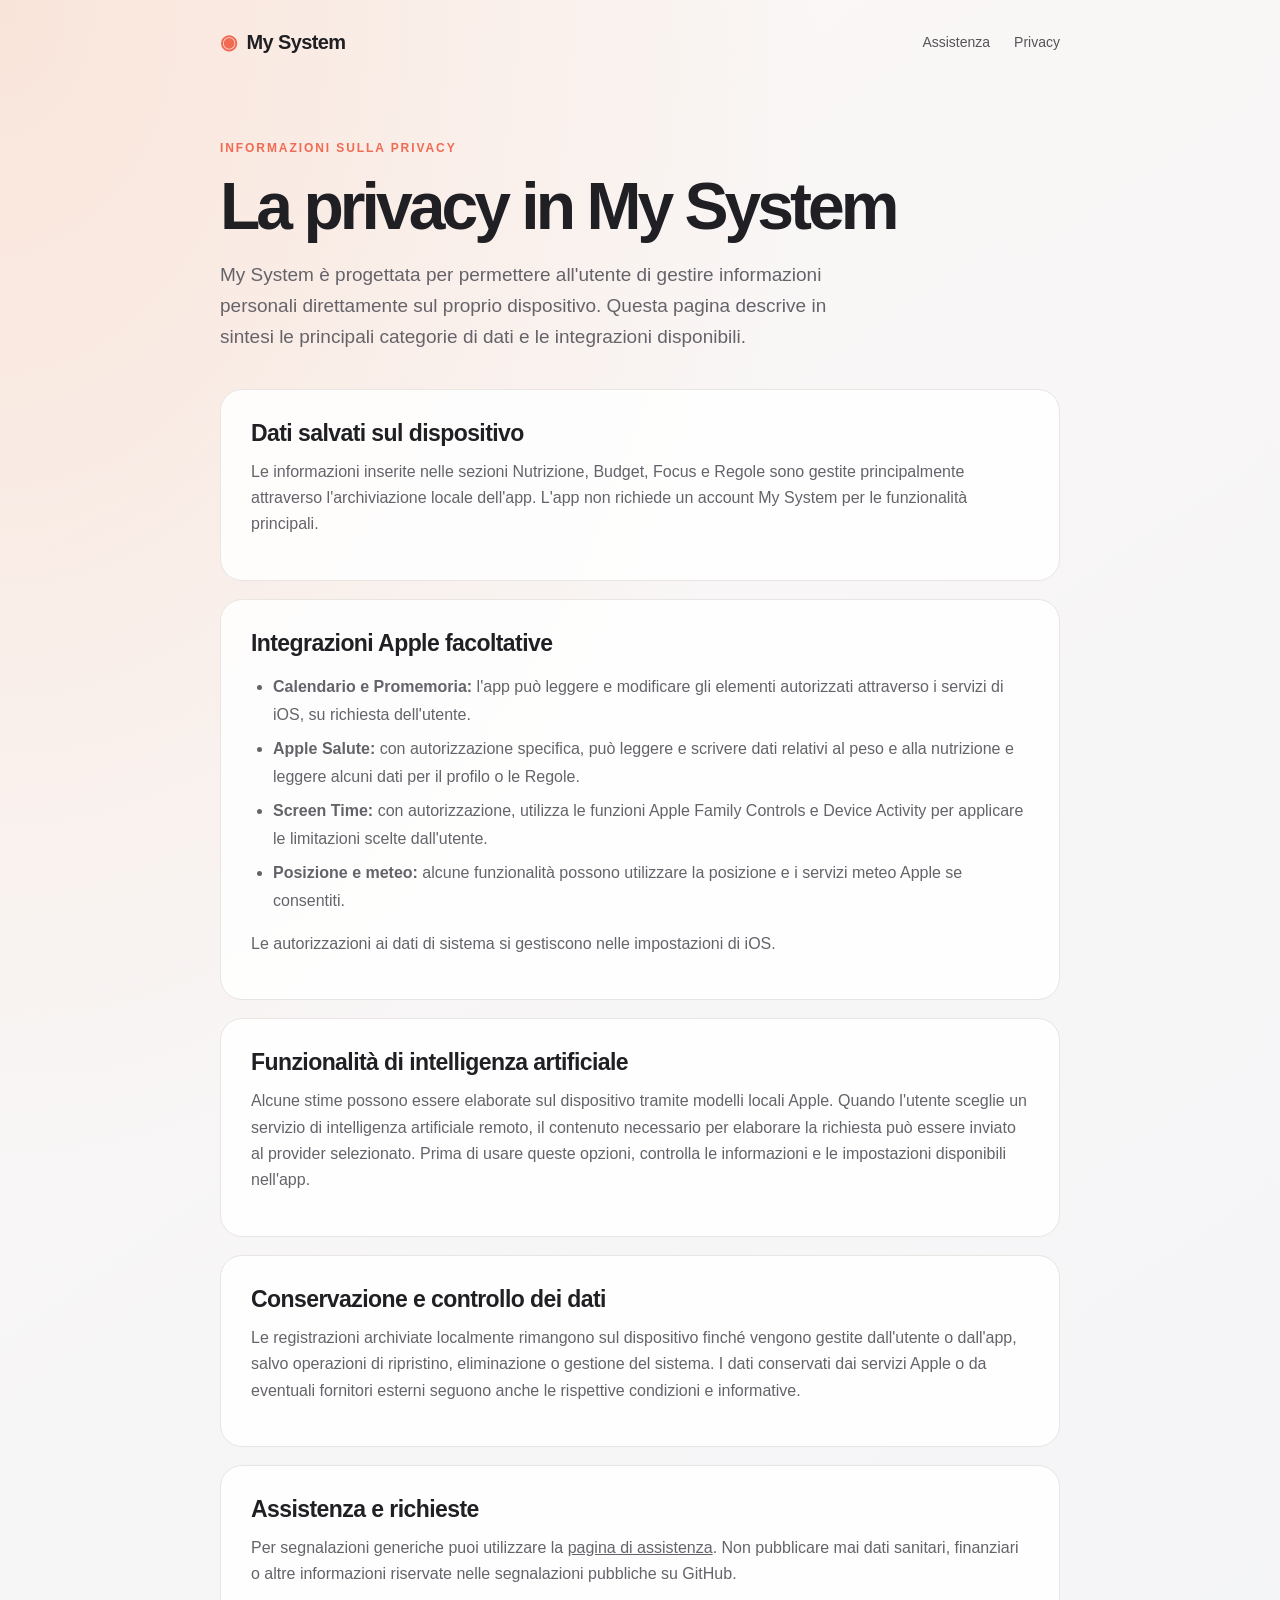
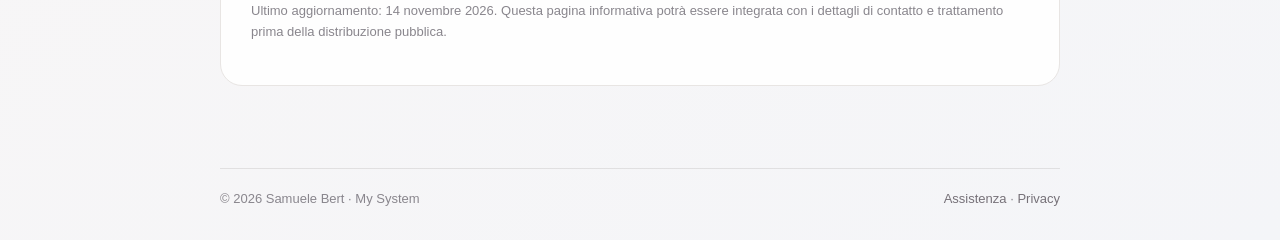
==== privacy.html @ 4bb07566 "Add My System public support and privacy website: privacy.html" ====
<!doctype html><html lang="it"><head><meta charset="utf-8"><meta name="viewport" content="width=device-width,initial-scale=1"><meta name="description" content="Informativa sul trattamento dei dati nell'app My System."><title>Privacy · My System</title><link rel="stylesheet" href="style.css"></head><body><nav><a class="brand" href="./">My System</a><div class="links"><a href="./">Assistenza</a><a href="privacy.html" aria-current="page">Privacy</a></div></nav><main><span class="eyebrow">Informazioni sulla privacy</span><h1>La privacy in My System</h1><p class="lead">My System è progettata per permettere all'utente di gestire informazioni personali direttamente sul proprio dispositivo. Questa pagina descrive in sintesi le principali categorie di dati e le integrazioni disponibili.</p><section class="section"><h2>Dati salvati sul dispositivo</h2><p>Le informazioni inserite nelle sezioni Nutrizione, Budget, Focus e Regole sono gestite principalmente attraverso l'archiviazione locale dell'app. L'app non richiede un account My System per le funzionalità principali.</p></section><section class="section"><h2>Integrazioni Apple facoltative</h2><ul><li><strong>Calendario e Promemoria:</strong> l'app può leggere e modificare gli elementi autorizzati attraverso i servizi di iOS, su richiesta dell'utente.</li><li><strong>Apple Salute:</strong> con autorizzazione specifica, può leggere e scrivere dati relativi al peso e alla nutrizione e leggere alcuni dati per il profilo o le Regole.</li><li><strong>Screen Time:</strong> con autorizzazione, utilizza le funzioni Apple Family Controls e Device Activity per applicare le limitazioni scelte dall'utente.</li><li><strong>Posizione e meteo:</strong> alcune funzionalità possono utilizzare la posizione e i servizi meteo Apple se consentiti.</li></ul><p>Le autorizzazioni ai dati di sistema si gestiscono nelle impostazioni di iOS.</p></section><section class="section"><h2>Funzionalità di intelligenza artificiale</h2><p>Alcune stime possono essere elaborate sul dispositivo tramite modelli locali Apple. Quando l'utente sceglie un servizio di intelligenza artificiale remoto, il contenuto necessario per elaborare la richiesta può essere inviato al provider selezionato. Prima di usare queste opzioni, controlla le informazioni e le impostazioni disponibili nell'app.</p></section><section class="section"><h2>Conservazione e controllo dei dati</h2><p>Le registrazioni archiviate localmente rimangono sul dispositivo finché vengono gestite dall'utente o dall'app, salvo operazioni di ripristino, eliminazione o gestione del sistema. I dati conservati dai servizi Apple o da eventuali fornitori esterni seguono anche le rispettive condizioni e informative.</p></section><section class="section"><h2>Assistenza e richieste</h2><p>Per segnalazioni generiche puoi utilizzare la <a href="./">pagina di assistenza</a>. Non pubblicare mai dati sanitari, finanziari o altre informazioni riservate nelle segnalazioni pubbliche su GitHub.</p><p class="subtle">Ultimo aggiornamento: 14 novembre 2026. Questa pagina informativa potrà essere integrata con i dettagli di contatto e trattamento prima della distribuzione pubblica.</p></section></main><footer><span>© 2026 Samuele Bert · My System</span><span><a href="./">Assistenza</a> · <a href="privacy.html">Privacy</a></span></footer></body></html>
---- style.css ----
:root{color-scheme:light dark;--ink:#202024;--muted:#74747b;--line:#e8e5e3;--coral:#f16a53;--bg:#faf8f7;--card:#fff}*{box-sizing:border-box}html{font-family:-apple-system,BlinkMacSystemFont,"SF Pro Display","Helvetica Neue",sans-serif;scroll-behavior:smooth}body{margin:0;color:var(--ink);background:radial-gradient(ellipse at top left,#f9e4d9 0,transparent 45%),linear-gradient(145deg,#fbf7f5,#f4f5f8);min-height:100vh}a{color:inherit}nav,main,footer{width:min(840px,calc(100% - 40px));margin:auto}nav{display:flex;align-items:center;justify-content:space-between;padding:30px 0 12px;gap:20px}.brand{font-size:20px;font-weight:750;letter-spacing:-.6px;text-decoration:none}.brand::before{content:"◉";color:var(--coral);margin-right:10px}nav .links{display:flex;gap:24px}nav .links a{text-decoration:none;font-size:14px;color:#56545a}nav .links a:hover{color:var(--coral)}main{padding:72px 0 64px}.eyebrow{color:var(--coral);font-size:12px;letter-spacing:.16em;font-weight:750;text-transform:uppercase}h1{font-size:clamp(42px,7vw,66px);letter-spacing:-.06em;line-height:1.04;margin:16px 0 18px}h2{font-size:23px;letter-spacing:-.025em;margin:0 0 12px}p{line-height:1.65;color:#65636a;margin:0 0 12px}.lead{font-size:19px;max-width:620px;margin:0 0 36px}.cards{display:grid;grid-template-columns:repeat(2,minmax(0,1fr));gap:16px;margin:35px 0}.card{background:rgba(255,255,255,.88);border:1px solid rgba(220,216,214,.9);box-shadow:0 6px 25px rgba(41,30,25,.035);border-radius:22px;padding:28px}.card p:last-child{margin-bottom:0}.card a{color:var(--coral);font-weight:650;text-decoration:none}.subtle{color:#89868d;font-size:13px}.button{display:inline-block;background:var(--coral);color:#fff!important;text-decoration:none;font-size:14px;padding:13px 20px;border-radius:999px;font-weight:700}.section{background:rgba(255,255,255,.88);border:1px solid var(--line);border-radius:22px;padding:30px;margin:18px 0}.section h2{margin-bottom:12px}.section ul{color:#65636a;line-height:1.75;padding-left:22px}.section li{margin:6px 0}footer{border-top:1px solid rgba(160,155,155,.25);padding:22px 0 34px;color:#89868d;font-size:13px;display:flex;justify-content:space-between;gap:16px;flex-wrap:wrap}footer a{text-decoration:none;color:#767178}@media(max-width:620px){nav{padding-top:22px}.cards{grid-template-columns:1fr}main{padding:45px 0}.card,.section{padding:23px}nav .links{gap:14px}}@media(prefers-color-scheme:dark){:root{--ink:#f5f3f3;--muted:#bdb8b8;--line:#464145;--bg:#222126;--card:#2e292c}body{background:radial-gradient(ellipse at top left,#452f2c 0,transparent 48%),linear-gradient(145deg,#212024,#28262d)}nav .links a,.subtle,footer,footer a{color:#b9b4b7}p,.section ul{color:#c9c4c6}.card,.section{background:#302d32;border-color:#494349}.brand{color:#fafafa}}
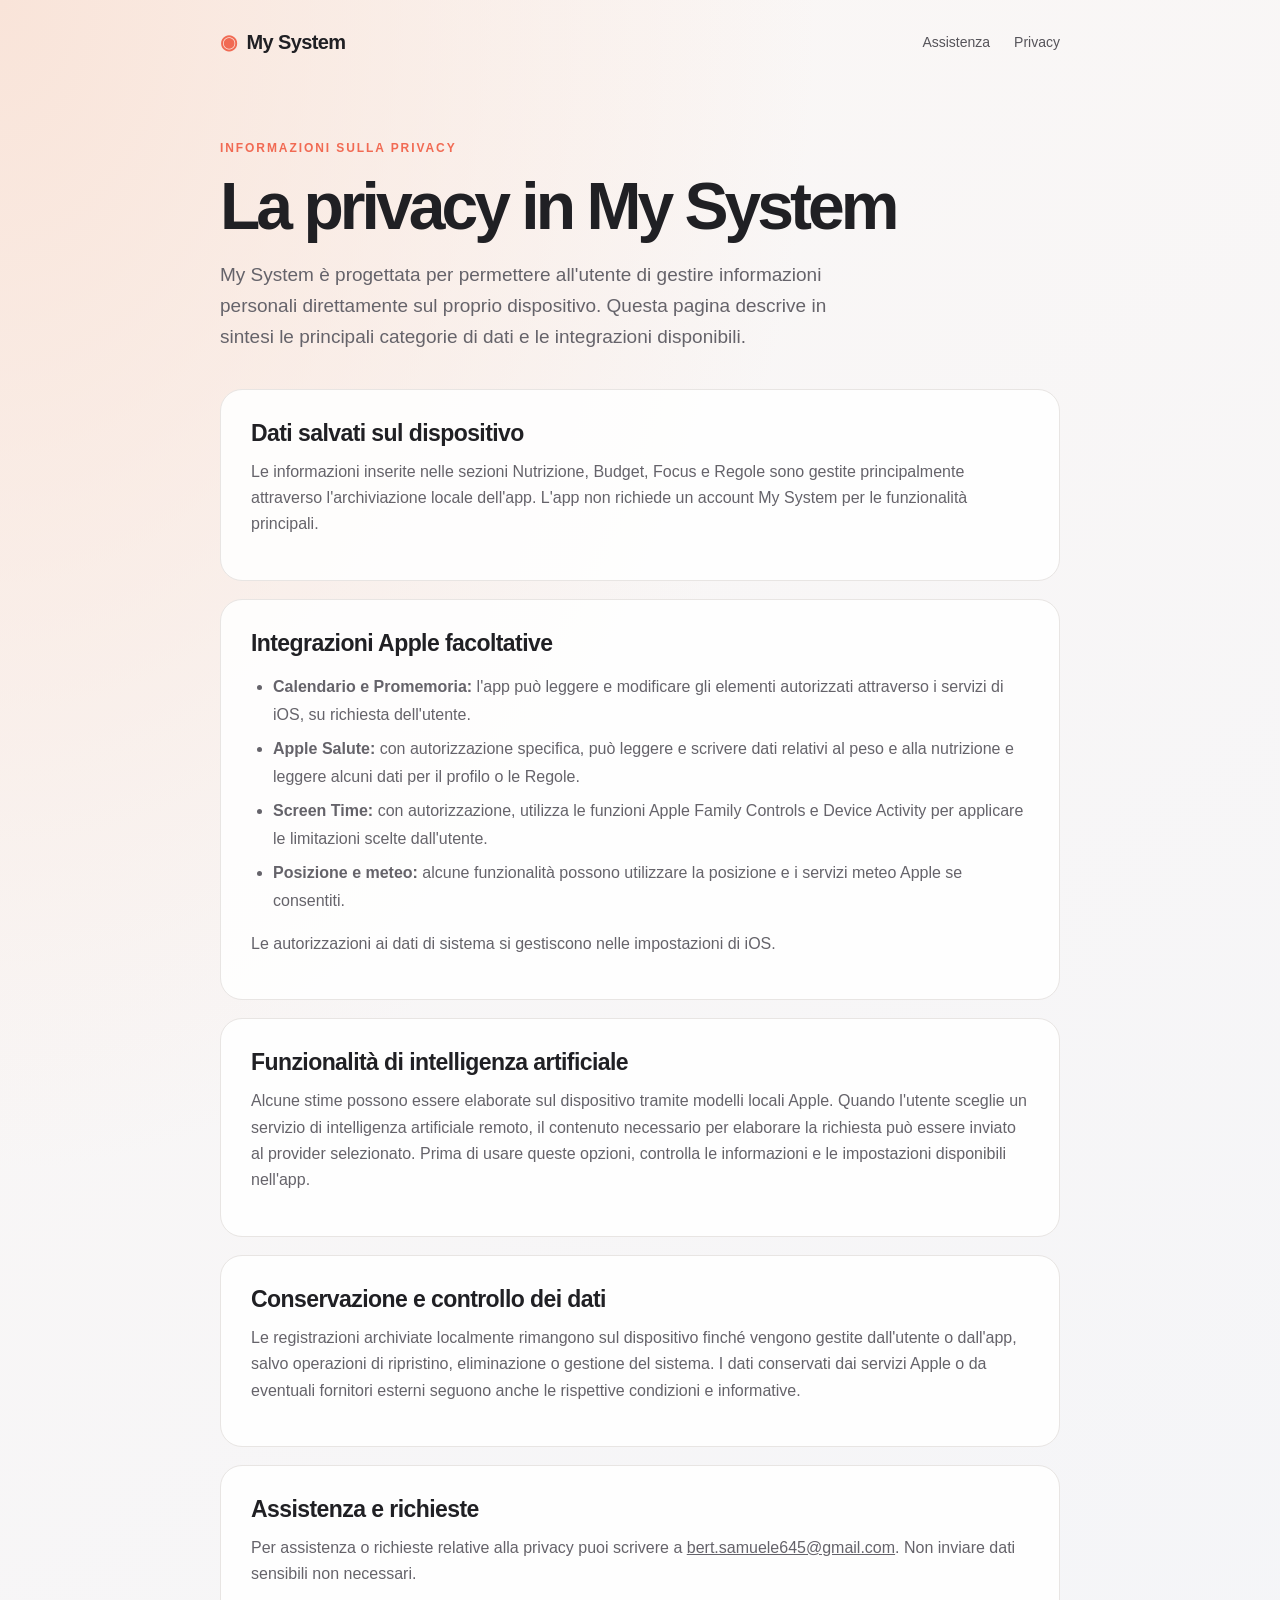
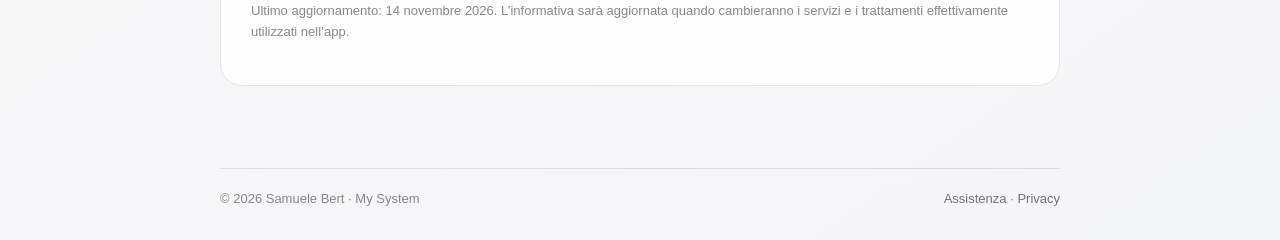
==== commit 690cb8dd: "Add My System support contact to privacy.html" ====
--- a/privacy.html
+++ b/privacy.html
@@ -1 +1 @@
-<!doctype html><html lang="it"><head><meta charset="utf-8"><meta name="viewport" content="width=device-width,initial-scale=1"><meta name="description" content="Informativa sul trattamento dei dati nell'app My System."><title>Privacy · My System</title><link rel="stylesheet" href="style.css"></head><body><nav><a class="brand" href="./">My System</a><div class="links"><a href="./">Assistenza</a><a href="privacy.html" aria-current="page">Privacy</a></div></nav><main><span class="eyebrow">Informazioni sulla privacy</span><h1>La privacy in My System</h1><p class="lead">My System è progettata per permettere all'utente di gestire informazioni personali direttamente sul proprio dispositivo. Questa pagina descrive in sintesi le principali categorie di dati e le integrazioni disponibili.</p><section class="section"><h2>Dati salvati sul dispositivo</h2><p>Le informazioni inserite nelle sezioni Nutrizione, Budget, Focus e Regole sono gestite principalmente attraverso l'archiviazione locale dell'app. L'app non richiede un account My System per le funzionalità principali.</p></section><section class="section"><h2>Integrazioni Apple facoltative</h2><ul><li><strong>Calendario e Promemoria:</strong> l'app può leggere e modificare gli elementi autorizzati attraverso i servizi di iOS, su richiesta dell'utente.</li><li><strong>Apple Salute:</strong> con autorizzazione specifica, può leggere e scrivere dati relativi al peso e alla nutrizione e leggere alcuni dati per il profilo o le Regole.</li><li><strong>Screen Time:</strong> con autorizzazione, utilizza le funzioni Apple Family Controls e Device Activity per applicare le limitazioni scelte dall'utente.</li><li><strong>Posizione e meteo:</strong> alcune funzionalità possono utilizzare la posizione e i servizi meteo Apple se consentiti.</li></ul><p>Le autorizzazioni ai dati di sistema si gestiscono nelle impostazioni di iOS.</p></section><section class="section"><h2>Funzionalità di intelligenza artificiale</h2><p>Alcune stime possono essere elaborate sul dispositivo tramite modelli locali Apple. Quando l'utente sceglie un servizio di intelligenza artificiale remoto, il contenuto necessario per elaborare la richiesta può essere inviato al provider selezionato. Prima di usare queste opzioni, controlla le informazioni e le impostazioni disponibili nell'app.</p></section><section class="section"><h2>Conservazione e controllo dei dati</h2><p>Le registrazioni archiviate localmente rimangono sul dispositivo finché vengono gestite dall'utente o dall'app, salvo operazioni di ripristino, eliminazione o gestione del sistema. I dati conservati dai servizi Apple o da eventuali fornitori esterni seguono anche le rispettive condizioni e informative.</p></section><section class="section"><h2>Assistenza e richieste</h2><p>Per segnalazioni generiche puoi utilizzare la <a href="./">pagina di assistenza</a>. Non pubblicare mai dati sanitari, finanziari o altre informazioni riservate nelle segnalazioni pubbliche su GitHub.</p><p class="subtle">Ultimo aggiornamento: 14 novembre 2026. Questa pagina informativa potrà essere integrata con i dettagli di contatto e trattamento prima della distribuzione pubblica.</p></section></main><footer><span>© 2026 Samuele Bert · My System</span><span><a href="./">Assistenza</a> · <a href="privacy.html">Privacy</a></span></footer></body></html>+<!doctype html><html lang="it"><head><meta charset="utf-8"><meta name="viewport" content="width=device-width,initial-scale=1"><meta name="description" content="Informativa sul trattamento dei dati nell'app My System."><title>Privacy · My System</title><link rel="stylesheet" href="style.css"></head><body><nav><a class="brand" href="./">My System</a><div class="links"><a href="./">Assistenza</a><a href="privacy.html" aria-current="page">Privacy</a></div></nav><main><span class="eyebrow">Informazioni sulla privacy</span><h1>La privacy in My System</h1><p class="lead">My System è progettata per permettere all'utente di gestire informazioni personali direttamente sul proprio dispositivo. Questa pagina descrive in sintesi le principali categorie di dati e le integrazioni disponibili.</p><section class="section"><h2>Dati salvati sul dispositivo</h2><p>Le informazioni inserite nelle sezioni Nutrizione, Budget, Focus e Regole sono gestite principalmente attraverso l'archiviazione locale dell'app. L'app non richiede un account My System per le funzionalità principali.</p></section><section class="section"><h2>Integrazioni Apple facoltative</h2><ul><li><strong>Calendario e Promemoria:</strong> l'app può leggere e modificare gli elementi autorizzati attraverso i servizi di iOS, su richiesta dell'utente.</li><li><strong>Apple Salute:</strong> con autorizzazione specifica, può leggere e scrivere dati relativi al peso e alla nutrizione e leggere alcuni dati per il profilo o le Regole.</li><li><strong>Screen Time:</strong> con autorizzazione, utilizza le funzioni Apple Family Controls e Device Activity per applicare le limitazioni scelte dall'utente.</li><li><strong>Posizione e meteo:</strong> alcune funzionalità possono utilizzare la posizione e i servizi meteo Apple se consentiti.</li></ul><p>Le autorizzazioni ai dati di sistema si gestiscono nelle impostazioni di iOS.</p></section><section class="section"><h2>Funzionalità di intelligenza artificiale</h2><p>Alcune stime possono essere elaborate sul dispositivo tramite modelli locali Apple. Quando l'utente sceglie un servizio di intelligenza artificiale remoto, il contenuto necessario per elaborare la richiesta può essere inviato al provider selezionato. Prima di usare queste opzioni, controlla le informazioni e le impostazioni disponibili nell'app.</p></section><section class="section"><h2>Conservazione e controllo dei dati</h2><p>Le registrazioni archiviate localmente rimangono sul dispositivo finché vengono gestite dall'utente o dall'app, salvo operazioni di ripristino, eliminazione o gestione del sistema. I dati conservati dai servizi Apple o da eventuali fornitori esterni seguono anche le rispettive condizioni e informative.</p></section><section class="section"><h2>Assistenza e richieste</h2><p>Per assistenza o richieste relative alla privacy puoi scrivere a <a href="mailto:bert.samuele645@gmail.com">bert.samuele645@gmail.com</a>. Non inviare dati sensibili non necessari.</p><p class="subtle">Ultimo aggiornamento: 14 novembre 2026. L’informativa sarà aggiornata quando cambieranno i servizi e i trattamenti effettivamente utilizzati nell’app.</p></section></main><footer><span>© 2026 Samuele Bert · My System</span><span><a href="./">Assistenza</a> · <a href="privacy.html">Privacy</a></span></footer></body></html>
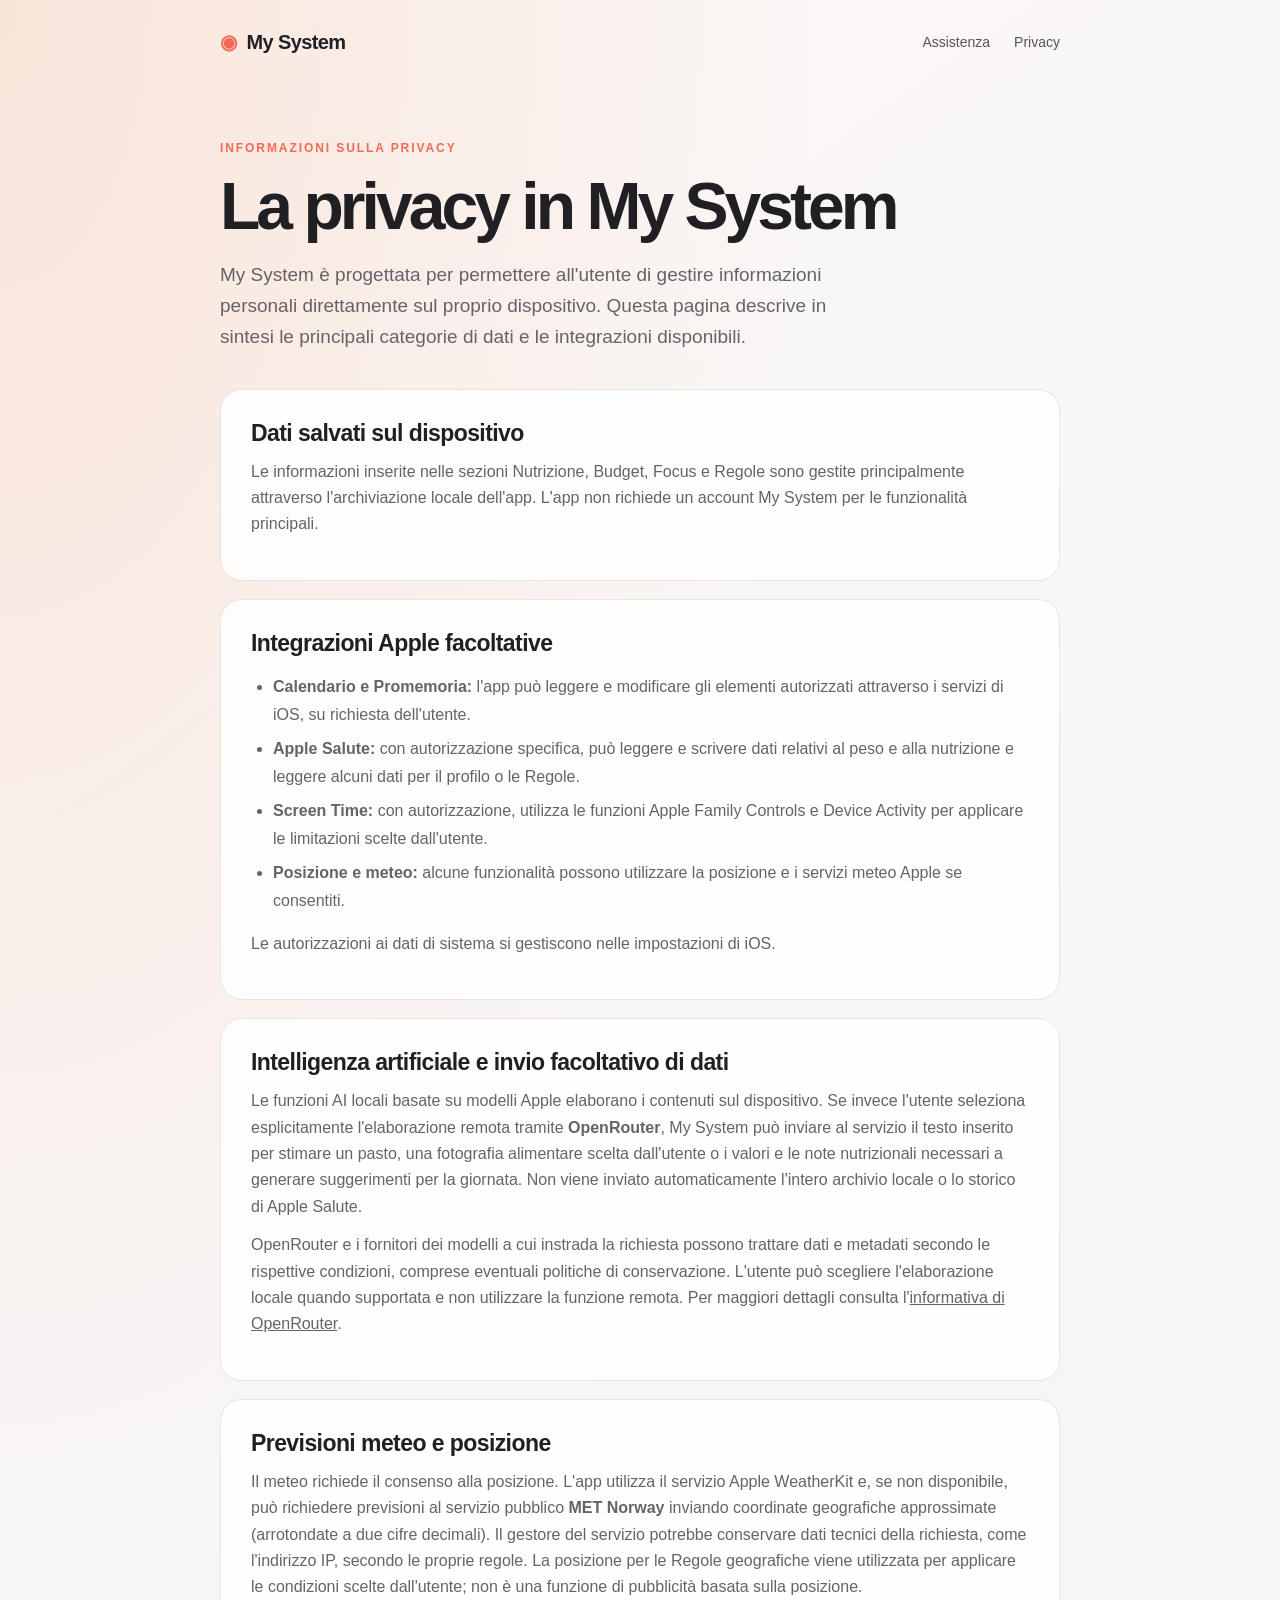
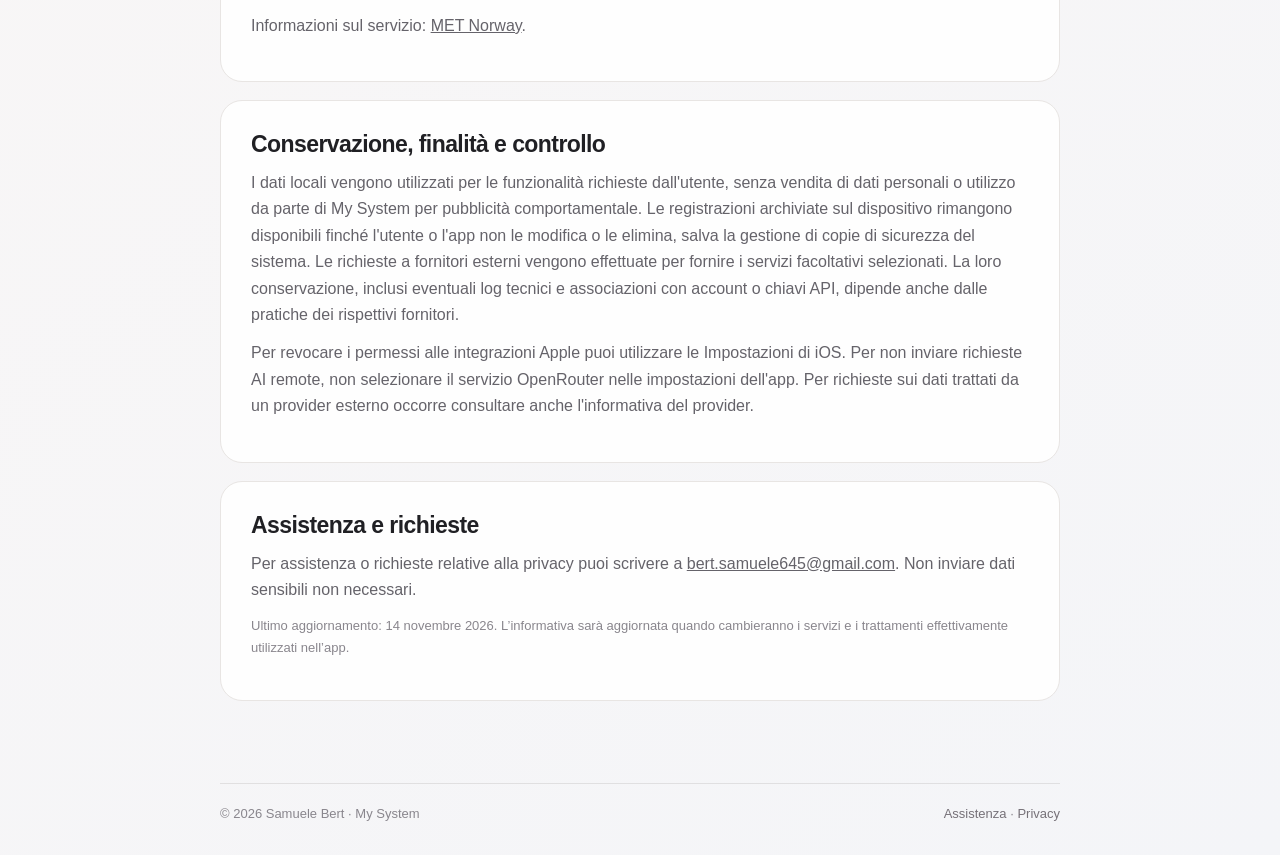
==== commit 01a98bf0: "Clarify OpenRouter AI data transfers and MET Norway location fallback in public privacy notice" ====
--- a/privacy.html
+++ b/privacy.html
@@ -1 +1 @@
-<!doctype html><html lang="it"><head><meta charset="utf-8"><meta name="viewport" content="width=device-width,initial-scale=1"><meta name="description" content="Informativa sul trattamento dei dati nell'app My System."><title>Privacy · My System</title><link rel="stylesheet" href="style.css"></head><body><nav><a class="brand" href="./">My System</a><div class="links"><a href="./">Assistenza</a><a href="privacy.html" aria-current="page">Privacy</a></div></nav><main><span class="eyebrow">Informazioni sulla privacy</span><h1>La privacy in My System</h1><p class="lead">My System è progettata per permettere all'utente di gestire informazioni personali direttamente sul proprio dispositivo. Questa pagina descrive in sintesi le principali categorie di dati e le integrazioni disponibili.</p><section class="section"><h2>Dati salvati sul dispositivo</h2><p>Le informazioni inserite nelle sezioni Nutrizione, Budget, Focus e Regole sono gestite principalmente attraverso l'archiviazione locale dell'app. L'app non richiede un account My System per le funzionalità principali.</p></section><section class="section"><h2>Integrazioni Apple facoltative</h2><ul><li><strong>Calendario e Promemoria:</strong> l'app può leggere e modificare gli elementi autorizzati attraverso i servizi di iOS, su richiesta dell'utente.</li><li><strong>Apple Salute:</strong> con autorizzazione specifica, può leggere e scrivere dati relativi al peso e alla nutrizione e leggere alcuni dati per il profilo o le Regole.</li><li><strong>Screen Time:</strong> con autorizzazione, utilizza le funzioni Apple Family Controls e Device Activity per applicare le limitazioni scelte dall'utente.</li><li><strong>Posizione e meteo:</strong> alcune funzionalità possono utilizzare la posizione e i servizi meteo Apple se consentiti.</li></ul><p>Le autorizzazioni ai dati di sistema si gestiscono nelle impostazioni di iOS.</p></section><section class="section"><h2>Funzionalità di intelligenza artificiale</h2><p>Alcune stime possono essere elaborate sul dispositivo tramite modelli locali Apple. Quando l'utente sceglie un servizio di intelligenza artificiale remoto, il contenuto necessario per elaborare la richiesta può essere inviato al provider selezionato. Prima di usare queste opzioni, controlla le informazioni e le impostazioni disponibili nell'app.</p></section><section class="section"><h2>Conservazione e controllo dei dati</h2><p>Le registrazioni archiviate localmente rimangono sul dispositivo finché vengono gestite dall'utente o dall'app, salvo operazioni di ripristino, eliminazione o gestione del sistema. I dati conservati dai servizi Apple o da eventuali fornitori esterni seguono anche le rispettive condizioni e informative.</p></section><section class="section"><h2>Assistenza e richieste</h2><p>Per assistenza o richieste relative alla privacy puoi scrivere a <a href="mailto:bert.samuele645@gmail.com">bert.samuele645@gmail.com</a>. Non inviare dati sensibili non necessari.</p><p class="subtle">Ultimo aggiornamento: 14 novembre 2026. L’informativa sarà aggiornata quando cambieranno i servizi e i trattamenti effettivamente utilizzati nell’app.</p></section></main><footer><span>© 2026 Samuele Bert · My System</span><span><a href="./">Assistenza</a> · <a href="privacy.html">Privacy</a></span></footer></body></html>+<!doctype html><html lang="it"><head><meta charset="utf-8"><meta name="viewport" content="width=device-width,initial-scale=1"><meta name="description" content="Informativa sul trattamento dei dati nell'app My System."><title>Privacy · My System</title><link rel="stylesheet" href="style.css"></head><body><nav><a class="brand" href="./">My System</a><div class="links"><a href="./">Assistenza</a><a href="privacy.html" aria-current="page">Privacy</a></div></nav><main><span class="eyebrow">Informazioni sulla privacy</span><h1>La privacy in My System</h1><p class="lead">My System è progettata per permettere all'utente di gestire informazioni personali direttamente sul proprio dispositivo. Questa pagina descrive in sintesi le principali categorie di dati e le integrazioni disponibili.</p><section class="section"><h2>Dati salvati sul dispositivo</h2><p>Le informazioni inserite nelle sezioni Nutrizione, Budget, Focus e Regole sono gestite principalmente attraverso l'archiviazione locale dell'app. L'app non richiede un account My System per le funzionalità principali.</p></section><section class="section"><h2>Integrazioni Apple facoltative</h2><ul><li><strong>Calendario e Promemoria:</strong> l'app può leggere e modificare gli elementi autorizzati attraverso i servizi di iOS, su richiesta dell'utente.</li><li><strong>Apple Salute:</strong> con autorizzazione specifica, può leggere e scrivere dati relativi al peso e alla nutrizione e leggere alcuni dati per il profilo o le Regole.</li><li><strong>Screen Time:</strong> con autorizzazione, utilizza le funzioni Apple Family Controls e Device Activity per applicare le limitazioni scelte dall'utente.</li><li><strong>Posizione e meteo:</strong> alcune funzionalità possono utilizzare la posizione e i servizi meteo Apple se consentiti.</li></ul><p>Le autorizzazioni ai dati di sistema si gestiscono nelle impostazioni di iOS.</p></section><section class="section"><h2>Intelligenza artificiale e invio facoltativo di dati</h2><p>Le funzioni AI locali basate su modelli Apple elaborano i contenuti sul dispositivo. Se invece l'utente seleziona esplicitamente l'elaborazione remota tramite <strong>OpenRouter</strong>, My System può inviare al servizio il testo inserito per stimare un pasto, una fotografia alimentare scelta dall'utente o i valori e le note nutrizionali necessari a generare suggerimenti per la giornata. Non viene inviato automaticamente l'intero archivio locale o lo storico di Apple Salute.</p><p>OpenRouter e i fornitori dei modelli a cui instrada la richiesta possono trattare dati e metadati secondo le rispettive condizioni, comprese eventuali politiche di conservazione. L'utente può scegliere l'elaborazione locale quando supportata e non utilizzare la funzione remota. Per maggiori dettagli consulta l'<a href="https://openrouter.ai/privacy" rel="noopener noreferrer">informativa di OpenRouter</a>.</p></section><section class="section"><h2>Previsioni meteo e posizione</h2><p>Il meteo richiede il consenso alla posizione. L'app utilizza il servizio Apple WeatherKit e, se non disponibile, può richiedere previsioni al servizio pubblico <strong>MET Norway</strong> inviando coordinate geografiche approssimate (arrotondate a due cifre decimali). Il gestore del servizio potrebbe conservare dati tecnici della richiesta, come l'indirizzo IP, secondo le proprie regole. La posizione per le Regole geografiche viene utilizzata per applicare le condizioni scelte dall'utente; non è una funzione di pubblicità basata sulla posizione.</p><p>Informazioni sul servizio: <a href="https://developer.yr.no/" rel="noopener noreferrer">MET Norway</a>.</p></section><section class="section"><h2>Conservazione, finalità e controllo</h2><p>I dati locali vengono utilizzati per le funzionalità richieste dall'utente, senza vendita di dati personali o utilizzo da parte di My System per pubblicità comportamentale. Le registrazioni archiviate sul dispositivo rimangono disponibili finché l'utente o l'app non le modifica o le elimina, salva la gestione di copie di sicurezza del sistema. Le richieste a fornitori esterni vengono effettuate per fornire i servizi facoltativi selezionati. La loro conservazione, inclusi eventuali log tecnici e associazioni con account o chiavi API, dipende anche dalle pratiche dei rispettivi fornitori.</p><p>Per revocare i permessi alle integrazioni Apple puoi utilizzare le Impostazioni di iOS. Per non inviare richieste AI remote, non selezionare il servizio OpenRouter nelle impostazioni dell'app. Per richieste sui dati trattati da un provider esterno occorre consultare anche l'informativa del provider.</p></section><section class="section"><h2>Assistenza e richieste</h2><p>Per assistenza o richieste relative alla privacy puoi scrivere a <a href="mailto:bert.samuele645@gmail.com">bert.samuele645@gmail.com</a>. Non inviare dati sensibili non necessari.</p><p class="subtle">Ultimo aggiornamento: 14 novembre 2026. L’informativa sarà aggiornata quando cambieranno i servizi e i trattamenti effettivamente utilizzati nell’app.</p></section></main><footer><span>© 2026 Samuele Bert · My System</span><span><a href="./">Assistenza</a> · <a href="privacy.html">Privacy</a></span></footer></body></html>
